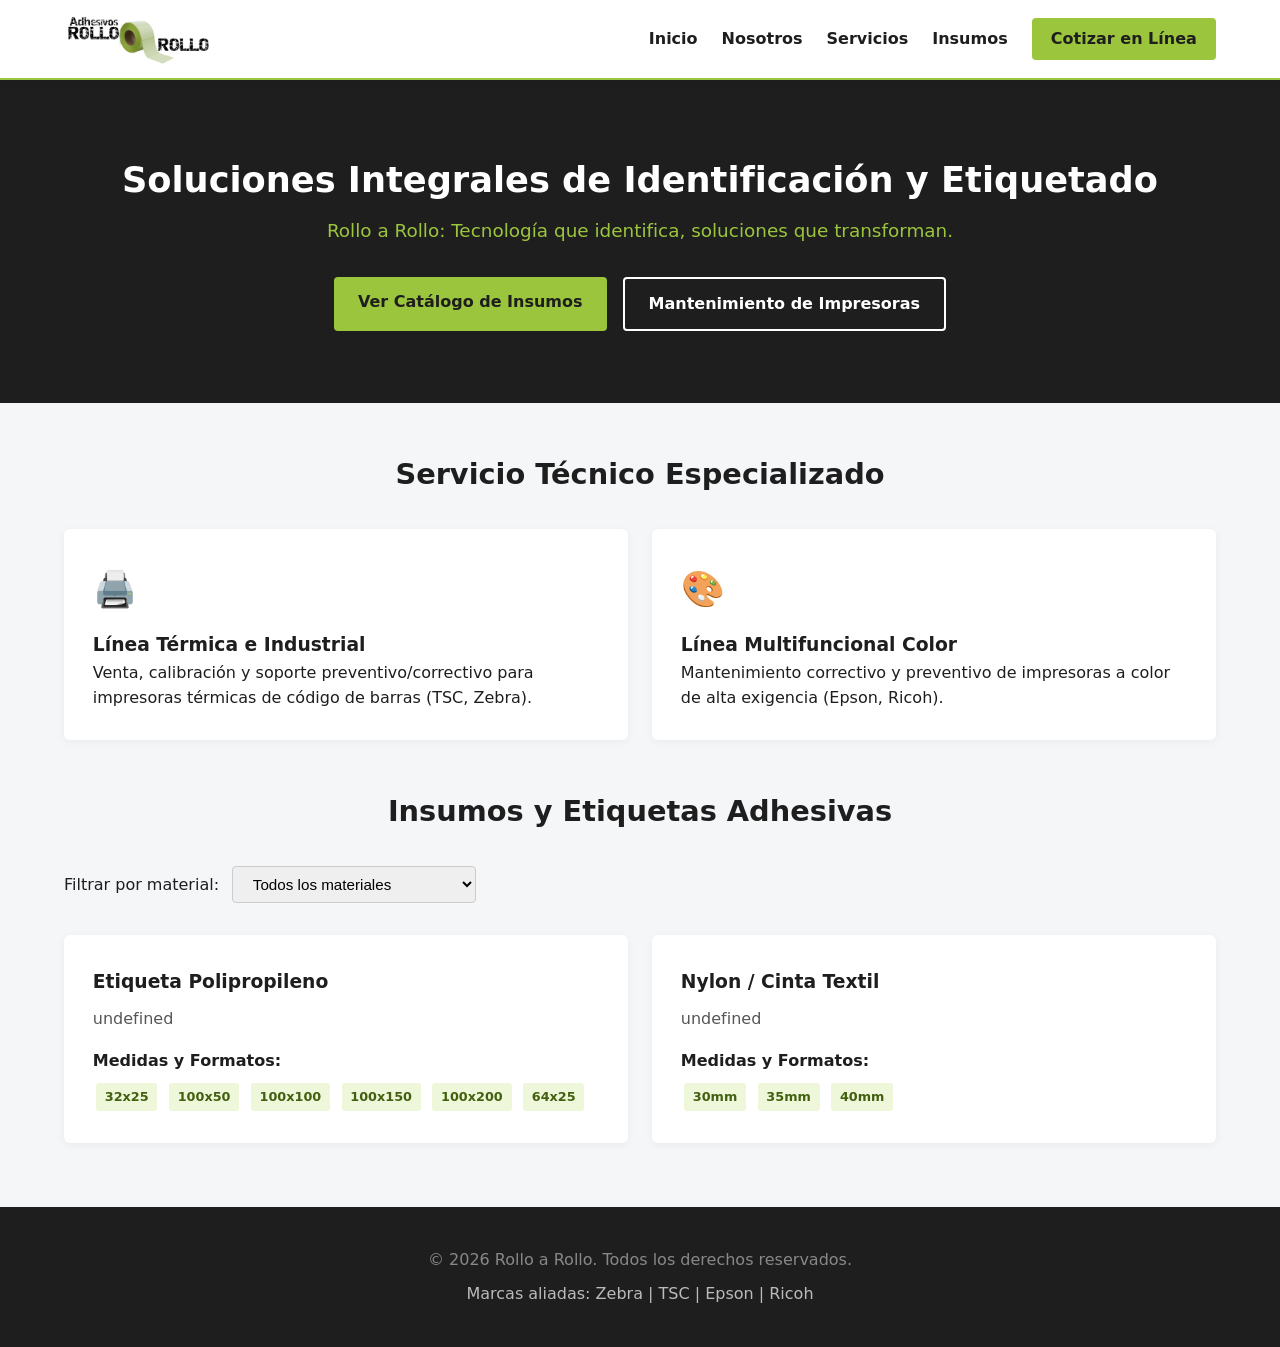
==== index.html @ ecd3cc14 "fix: renombrar Index.html a index.html en minusculas para GitHub Pages" ====
<!doctype html>
<html lang="es">
  <head>
    <meta charset="UTF-8" />
    <meta name="viewport" content="width=device-width, initial-scale=1.0" />
    <title>Rollo a Rollo | Identificación, Insumos y Marcación</title>
    <link rel="stylesheet" href="Stylo_Css/Styles.css" />
  </head>
  <body>
    <!-- Encabezado Principal y Barra de Navegación -->
    <header class="barra-navegacion">
      <a href="#inicio" class="enlace-logo">
        <figure class="marca">
          <img
            src="Imagenes/IMG-20261026-WA0030.jpg"
            alt="Adhesivos Rollo a Rollo"
            class="logo-principal"
          />
        </figure>
      </a>

      <nav class="menu-principal">
        <a href="Index.html" class="item-menu">Inicio</a>
        <a href="Nosotros.html" class="item-menu">Nosotros</a>
        <a href="Servicios.html" class="item-menu">Servicios</a>
        <a href="Insumos.html" class="item-menu">Insumos</a>
        <a href="Contacto.html" class="boton-destacado">Cotizar en Línea</a>
      </nav>
    </header>

    <!-- Contenido Central -->
    <main>
      <!-- Banner Principal -->
      <section id="inicio" class="banner-hero">
        <h1 class="titulo-principal">
          Soluciones Integrales de Identificación y Etiquetado
        </h1>
        <p class="eslogan-marca">
          Rollo a Rollo: Tecnología que identifica, soluciones que transforman.
        </p>
        <nav class="acciones-hero">
          <a href="#insumos" class="boton boton-primario"
            >Ver Catálogo de Insumos</a
          >
          <a href="#servicios" class="boton boton-secundario"
            >Mantenimiento de Impresoras</a
          >
        </nav>
      </section>

      <!-- Sección de Servicios Técnicos -->
      <section id="servicios" class="seccion-servicios">
        <h2 class="subtitulo-seccion">Servicio Técnico Especializado</h2>
        <section class="rejilla-servicios">
          <article class="tarjeta-servicio">
            <span class="icono-servicio">🖨️</span>
            <h3>Línea Térmica e Industrial</h3>
            <p>
              Venta, calibración y soporte preventivo/correctivo para impresoras
              térmicas de código de barras (TSC, Zebra).
            </p>
          </article>

          <article class="tarjeta-servicio">
            <span class="icono-servicio">🎨</span>
            <h3>Línea Multifuncional Color</h3>
            <p>
              Mantenimiento correctivo y preventivo de impresoras a color de
              alta exigencia (Epson, Ricoh).
            </p>
          </article>
        </section>
      </section>

      <!-- Catálogo de Insumos y Medidas -->
      <section id="insumos" class="seccion-insumos">
        <h2 class="subtitulo-seccion">Insumos y Etiquetas Adhesivas</h2>

        <!-- Barra de Filtros Semántica -->
        <form class="control-filtros">
          <label for="filtroMaterial">Filtrar por material:</label>
          <select id="filtroMaterial" onchange="window.filtrarProductos()">
            <option value="todos">Todos los materiales</option>
            <option value="polipropileno">Polipropileno brillante</option>
            <option value="litografico">Papel Litográfico</option>
            <option value="textil">Nylon / Cinta Textil (Lavado)</option>
            <option value="cera">Cinta Ribbon Cera</option>
          </select>
        </form>

        <!-- Rejilla dinámica donde se insertan los <article> desde JS -->
        <section id="contenedorProductos" class="rejilla-productos"></section>
      </section>
      
    </main>

    <!-- Pie de Página -->
    <footer class="pie-pagina">
      <p>&copy; 2026 Rollo a Rollo. Todos los derechos reservados.</p>
      <p class="marcas-aliadas">Marcas aliadas: Zebra | TSC | Epson | Ricoh</p>
    </footer>
    <script src="Archivos_java/models.js"></script>
    <script src="Archivos_java/GuardarInformacion.js"></script>
  </body>
</html>
---- Stylo_Css/Styles.css ----
:root {
  --color-primary: #9BC53D;        /* Verde del rollo de etiquetas */
  --color-primary-dark: #7FA52D;
  --color-dark: #1E1E1E;           /* Negro carbón */
  --color-bg-light: #F4F6F8;
  --color-white: #FFFFFF;
  --font-base: 'Segoe UI', system-ui, -apple-system, sans-serif;
}

/* Reset y caja */
* {
  margin: 0;
  padding: 0;
  box-sizing: border-box;
}

body {
  font-family: var(--font-base);
  color: var(--color-dark);
  background-color: var(--color-bg-light);
  line-height: 1.6;
}

/* 1. Header con Sticky y Flexbox (el logo no baila ni se desubica) */
.barra-navegacion {
  position: sticky;
  top: 0;
  z-index: 1000;
  display: flex;
  justify-content: space-between;
  align-items: center;
  background-color: var(--color-white);
  border-bottom: 2px solid var(--color-primary);
  padding: 0.8rem 5%;
  box-shadow: 0 2px 6px rgba(0, 0, 0, 0.06);
}

.enlace-logo {
  display: flex;
  align-items: center;
  text-decoration: none;
}

.marca {
  margin: 0;
}

.logo-principal {
  height: 52px;
  width: auto;
  display: block;
  object-fit: contain;
}

/* 2. Menú de Navegación */
.menu-principal {
  display: flex;
  align-items: center;
  gap: 1.5rem;
}

.item-menu {
  text-decoration: none;
  color: var(--color-dark);
  font-weight: 600;
  transition: color 0.2s ease;
}

.item-menu:hover {
  color: var(--color-primary-dark);
}

.boton-destacado {
  background-color: var(--color-primary);
  color: var(--color-dark);
  padding: 0.5rem 1.2rem;
  border-radius: 4px;
  text-decoration: none;
  font-weight: 700;
  transition: background-color 0.2s;
}

.boton-destacado:hover {
  background-color: var(--color-primary-dark);
  color: var(--color-white);
}

/* 3. Hero Section */
.banner-hero {
  background-color: var(--color-dark);
  color: var(--color-white);
  text-align: center;
  padding: 4.5rem 1.5rem;
}

.titulo-principal {
  font-size: 2.2rem;
  margin-bottom: 0.5rem;
}

.eslogan-marca {
  color: var(--color-primary);
  font-size: 1.15rem;
  margin-bottom: 2rem;
}

.acciones-hero {
  display: flex;
  justify-content: center;
  gap: 1rem;
}

.boton {
  padding: 0.75rem 1.5rem;
  text-decoration: none;
  font-weight: bold;
  border-radius: 4px;
}

.boton-primario {
  background-color: var(--color-primary);
  color: var(--color-dark);
}

.boton-secundario {
  background: transparent;
  color: var(--color-white);
  border: 2px solid var(--color-white);
}

/* 4. Estructura de Secciones y Rejillas (Grids) */
.seccion-servicios,
.seccion-insumos,
.seccion-nosotros {
  max-width: 1200px;
  margin: 3rem auto;
  padding: 0 1.5rem;
}

.subtitulo-seccion {
  text-align: center;
  margin-bottom: 2rem;
  font-size: 1.8rem;
}

.rejilla-servicios,
.rejilla-productos,
.seccion-nosotros {
  display: grid;
  grid-template-columns: repeat(auto-fit, minmax(280px, 1fr));
  gap: 1.5rem;
}

/* Tarjetas individuales (<article>) */
.tarjeta-servicio,
.tarjeta-producto,
.tarjeta-nosotros {
  background-color: var(--color-white);
  padding: 1.8rem;
  border-radius: 6px;
  box-shadow: 0 2px 8px rgba(0, 0, 0, 0.05);
  border-top: 3px solid transparent;
  transition: transform 0.2s ease, border-color 0.2s ease;
}

.tarjeta-servicio:hover,
.tarjeta-producto:hover {
  transform: translateY(-4px);
  border-top-color: var(--color-primary);
}

.icono-servicio {
  font-size: 2.2rem;
  display: block;
  margin-bottom: 0.8rem;
}

/* Pastillas de medidas */
.etiqueta-medida {
  display: inline-block;
  background-color: #EEF7D9;
  color: #436011;
  padding: 0.25rem 0.55rem;
  font-size: 0.8rem;
  font-weight: bold;
  border-radius: 3px;
  margin: 0.2rem;
}

/* Controles de Formulario */
.control-filtros {
  margin-bottom: 2rem;
  display: flex;
  align-items: center;
  gap: 0.8rem;
}

.control-filtros select {
  padding: 0.5rem 1rem;
  font-size: 0.95rem;
  border: 1px solid #CCC;
  border-radius: 4px;
}

/* Footer */
.pie-pagina {
  background-color: var(--color-dark);
  color: #888;
  text-align: center;
  padding: 2.5rem 1rem;
  margin-top: 4rem;
}

.marcas-aliadas {
  margin-top: 0.5rem;
  font-weight: 500;
  color: #BBB;
}
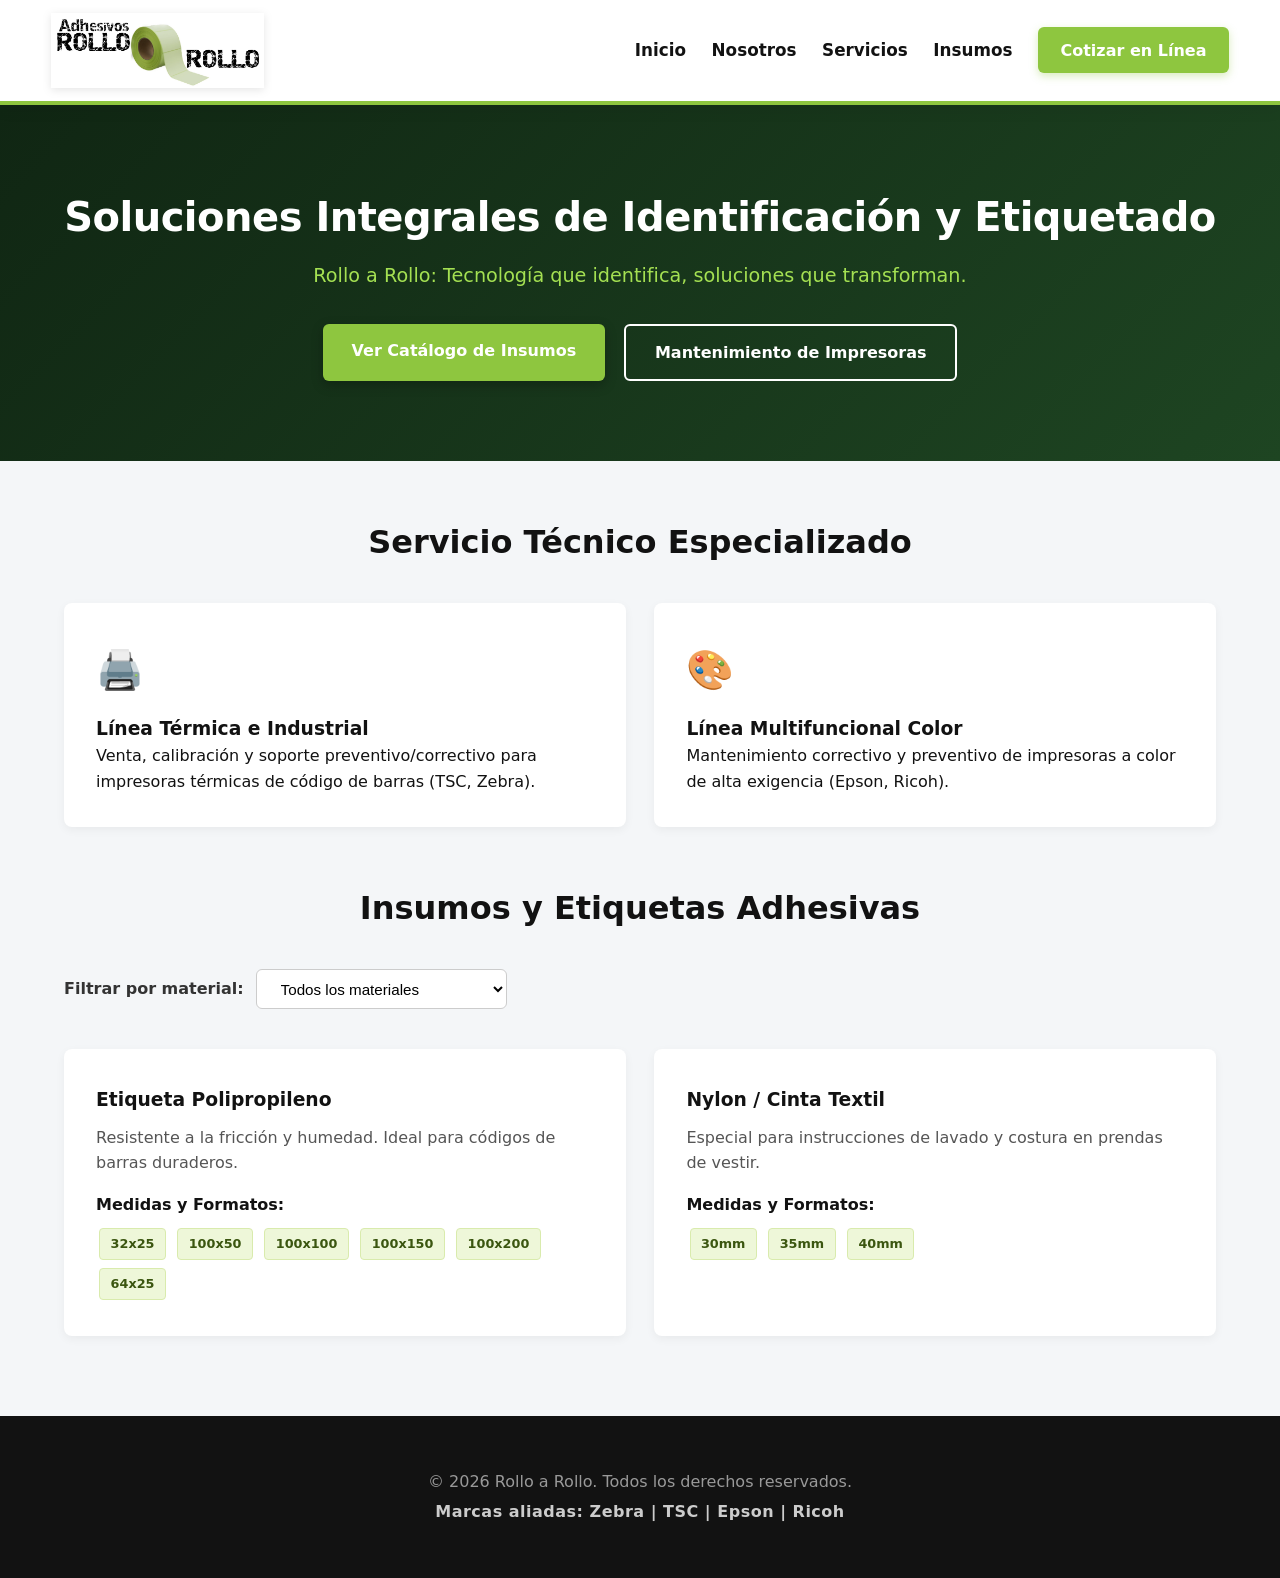
==== commit 60561519: "se amplia el logo" ====
--- a/index.html
+++ b/index.html
@@ -9,16 +9,15 @@
   <body>
     <!-- Encabezado Principal y Barra de Navegación -->
     <header class="barra-navegacion">
-      <a href="#inicio" class="enlace-logo">
-        <figure class="marca">
-          <img
-            src="Imagenes/IMG-20261026-WA0030.jpg"
-            alt="Adhesivos Rollo a Rollo"
-            class="logo-principal"
-          />
-        </figure>
-      </a>
-
+      <a href="index.html" class="enlace-logo">
+  <figure class="marca">
+    <img
+      src="Imagenes/IMG-20261026-WA0030.jpg"
+      alt="Adhesivos Rollo a Rollo"
+      class="logo-principal"
+    />
+  </figure>
+</a>
       <nav class="menu-principal">
         <a href="Index.html" class="item-menu">Inicio</a>
         <a href="Nosotros.html" class="item-menu">Nosotros</a>
--- a/Stylo_Css/Styles.css
+++ b/Stylo_Css/Styles.css
@@ -1,13 +1,15 @@
 :root {
-  --color-primary: #9BC53D;        /* Verde del rollo de etiquetas */
-  --color-primary-dark: #7FA52D;
-  --color-dark: #1E1E1E;           /* Negro carbón */
-  --color-bg-light: #F4F6F8;
-  --color-white: #FFFFFF;
+  --color-primary: #8ec63f;        /* Verde corporativo vibrante */
+  --color-primary-dark: #72a32c;   /* Verde bosque de contraste */
+  --color-primary-light: #a4e052;  /* Verde lima luminoso */
+  --color-dark: #121212;           /* Negro carbón profundo */
+  --color-dark-surface: #1e1e1e;   /* Superficie oscura */
+  --color-bg-light: #f4f6f8;       /* Gris claro de fondo */
+  --color-white: #ffffff;
   --font-base: 'Segoe UI', system-ui, -apple-system, sans-serif;
 }
 
-/* Reset y caja */
+/* Reset y modelo de caja */
 * {
   margin: 0;
   padding: 0;
@@ -21,7 +23,9 @@
   line-height: 1.6;
 }
 
-/* 1. Header con Sticky y Flexbox (el logo no baila ni se desubica) */
+/* =========================================================
+   1. ENCABEZADO Y LOGO (PROTAGÓNICO Y SIN DISTORSIÓN)
+   ========================================================= */
 .barra-navegacion {
   position: sticky;
   top: 0;
@@ -30,9 +34,9 @@
   justify-content: space-between;
   align-items: center;
   background-color: var(--color-white);
-  border-bottom: 2px solid var(--color-primary);
-  padding: 0.8rem 5%;
-  box-shadow: 0 2px 6px rgba(0, 0, 0, 0.06);
+  border-bottom: 4px solid var(--color-primary);
+  padding: 0.8rem 4%;
+  box-shadow: 0 4px 15px rgba(0, 0, 0, 0.08);
 }
 
 .enlace-logo {
@@ -43,26 +47,40 @@
 
 .marca {
   margin: 0;
-}
-
+  padding: 0;
+  display: flex;
+  align-items: center;
+}
+
+/* Logo de mayor tamaño y realce de bordes */
 .logo-principal {
-  height: 52px;
+  height: 75px;
+  max-height: 85px;
   width: auto;
   display: block;
   object-fit: contain;
-}
-
-/* 2. Menú de Navegación */
+  filter: drop-shadow(0 2px 4px rgba(0, 0, 0, 0.1));
+  transition: transform 0.25s ease;
+}
+
+.logo-principal:hover {
+  transform: scale(1.03);
+}
+
+/* =========================================================
+   2. MENÚ DE NAVEGACIÓN
+   ========================================================= */
 .menu-principal {
   display: flex;
   align-items: center;
-  gap: 1.5rem;
+  gap: 1.6rem;
 }
 
 .item-menu {
   text-decoration: none;
   color: var(--color-dark);
   font-weight: 600;
+  font-size: 1.05rem;
   transition: color 0.2s ease;
 }
 
@@ -72,54 +90,71 @@
 
 .boton-destacado {
   background-color: var(--color-primary);
-  color: var(--color-dark);
-  padding: 0.5rem 1.2rem;
-  border-radius: 4px;
+  color: var(--color-white);
+  padding: 0.65rem 1.4rem;
+  border-radius: 6px;
   text-decoration: none;
   font-weight: 700;
-  transition: background-color 0.2s;
+  font-size: 1rem;
+  box-shadow: 0 3px 8px rgba(142, 198, 63, 0.35);
+  transition: all 0.2s ease;
 }
 
 .boton-destacado:hover {
   background-color: var(--color-primary-dark);
   color: var(--color-white);
-}
-
-/* 3. Hero Section */
+  transform: translateY(-2px);
+}
+
+/* =========================================================
+   3. HERO SECTION (VERDE INDUSTRIAL ELEGANTE)
+   ========================================================= */
 .banner-hero {
-  background-color: var(--color-dark);
+  background: linear-gradient(135deg, #102613 0%, #1e4522 100%);
   color: var(--color-white);
   text-align: center;
-  padding: 4.5rem 1.5rem;
+  padding: 5rem 1.5rem;
 }
 
 .titulo-principal {
-  font-size: 2.2rem;
-  margin-bottom: 0.5rem;
+  font-size: 2.5rem;
+  font-weight: 800;
+  margin-bottom: 0.8rem;
+  letter-spacing: -0.5px;
 }
 
 .eslogan-marca {
-  color: var(--color-primary);
-  font-size: 1.15rem;
+  color: var(--color-primary-light);
+  font-size: 1.2rem;
+  font-weight: 500;
   margin-bottom: 2rem;
 }
 
 .acciones-hero {
   display: flex;
   justify-content: center;
-  gap: 1rem;
+  gap: 1.2rem;
 }
 
 .boton {
-  padding: 0.75rem 1.5rem;
+  padding: 0.85rem 1.8rem;
   text-decoration: none;
-  font-weight: bold;
-  border-radius: 4px;
+  font-weight: 700;
+  font-size: 1rem;
+  border-radius: 6px;
+  display: inline-block;
+  transition: all 0.2s ease;
 }
 
 .boton-primario {
   background-color: var(--color-primary);
-  color: var(--color-dark);
+  color: var(--color-white);
+  box-shadow: 0 4px 12px rgba(0, 0, 0, 0.25);
+}
+
+.boton-primario:hover {
+  background-color: var(--color-primary-dark);
+  transform: translateY(-2px);
 }
 
 .boton-secundario {
@@ -128,49 +163,64 @@
   border: 2px solid var(--color-white);
 }
 
-/* 4. Estructura de Secciones y Rejillas (Grids) */
+.boton-secundario:hover {
+  background-color: var(--color-white);
+  color: #102613;
+  transform: translateY(-2px);
+}
+
+/* =========================================================
+   4. SECCIONES Y REJILLAS (GRIDS)
+   ========================================================= */
 .seccion-servicios,
 .seccion-insumos,
-.seccion-nosotros {
+.seccion-nosotros,
+.franja-confianza {
   max-width: 1200px;
-  margin: 3rem auto;
+  margin: 3.5rem auto;
   padding: 0 1.5rem;
 }
 
 .subtitulo-seccion {
   text-align: center;
-  margin-bottom: 2rem;
-  font-size: 1.8rem;
+  margin-bottom: 2.2rem;
+  font-size: 2rem;
+  font-weight: 700;
+  color: var(--color-dark);
 }
 
 .rejilla-servicios,
 .rejilla-productos,
-.seccion-nosotros {
+.seccion-nosotros,
+.rejilla-confianza {
   display: grid;
   grid-template-columns: repeat(auto-fit, minmax(280px, 1fr));
-  gap: 1.5rem;
+  gap: 1.8rem;
 }
 
 /* Tarjetas individuales (<article>) */
 .tarjeta-servicio,
 .tarjeta-producto,
-.tarjeta-nosotros {
+.tarjeta-nosotros,
+.item-confianza {
   background-color: var(--color-white);
-  padding: 1.8rem;
-  border-radius: 6px;
-  box-shadow: 0 2px 8px rgba(0, 0, 0, 0.05);
-  border-top: 3px solid transparent;
-  transition: transform 0.2s ease, border-color 0.2s ease;
+  padding: 2rem;
+  border-radius: 8px;
+  box-shadow: 0 3px 10px rgba(0, 0, 0, 0.05);
+  border-top: 4px solid transparent;
+  transition: transform 0.25s ease, border-color 0.25s ease, box-shadow 0.25s ease;
 }
 
 .tarjeta-servicio:hover,
-.tarjeta-producto:hover {
-  transform: translateY(-4px);
+.tarjeta-producto:hover,
+.item-confianza:hover {
+  transform: translateY(-5px);
   border-top-color: var(--color-primary);
+  box-shadow: 0 6px 16px rgba(0, 0, 0, 0.1);
 }
 
 .icono-servicio {
-  font-size: 2.2rem;
+  font-size: 2.4rem;
   display: block;
   margin-bottom: 0.8rem;
 }
@@ -178,41 +228,170 @@
 /* Pastillas de medidas */
 .etiqueta-medida {
   display: inline-block;
-  background-color: #EEF7D9;
-  color: #436011;
-  padding: 0.25rem 0.55rem;
+  background-color: #eef7d9;
+  color: #3b5610;
+  padding: 0.3rem 0.65rem;
   font-size: 0.8rem;
-  font-weight: bold;
-  border-radius: 3px;
-  margin: 0.2rem;
-}
-
-/* Controles de Formulario */
+  font-weight: 700;
+  border-radius: 4px;
+  margin: 0.25rem 0.2rem;
+  border: 1px solid #d9ebad;
+}
+
+/* Controles de Formulario / Filtros */
 .control-filtros {
-  margin-bottom: 2rem;
+  margin-bottom: 2.5rem;
   display: flex;
   align-items: center;
   gap: 0.8rem;
 }
 
+.control-filtros label {
+  font-weight: 600;
+  color: #333333;
+}
+
 .control-filtros select {
-  padding: 0.5rem 1rem;
+  padding: 0.6rem 1.2rem;
   font-size: 0.95rem;
-  border: 1px solid #CCC;
-  border-radius: 4px;
+  border: 1px solid #cccccc;
+  border-radius: 6px;
+  background-color: var(--color-white);
+  outline: none;
+  cursor: pointer;
+  transition: border-color 0.2s ease;
+}
+
+.control-filtros select:focus {
+  border-color: var(--color-primary);
 }
 
 /* Footer */
 .pie-pagina {
   background-color: var(--color-dark);
-  color: #888;
+  color: #999999;
   text-align: center;
-  padding: 2.5rem 1rem;
-  margin-top: 4rem;
+  padding: 3rem 1rem;
+  margin-top: 5rem;
+}
+
+.pie-pagina p {
+  margin: 0.3rem 0;
 }
 
 .marcas-aliadas {
-  margin-top: 0.5rem;
-  font-weight: 500;
-  color: #BBB;
+  font-weight: 600;
+  color: #cccccc;
+  letter-spacing: 0.5px;
+}
+
+/* =========================================================
+   5. RESPONSIVIDAD (MOBILE-FIRST / TABLETS Y SMARTPHONES)
+   ========================================================= */
+
+/* Tablets y móviles en horizontal / vertical */
+@media (max-width: 768px) {
+  .barra-navegacion {
+    flex-direction: column;
+    padding: 0.8rem 1rem;
+    gap: 0.8rem;
+    position: static;
+  }
+
+  .logo-principal {
+    height: 60px;
+    max-height: 65px;
+  }
+
+  .menu-principal {
+    display: flex;
+    flex-wrap: wrap;
+    justify-content: center;
+    gap: 0.6rem;
+    width: 100%;
+  }
+
+  .menu-principal .item-menu,
+  .menu-principal .boton-destacado {
+    font-size: 0.9rem;
+    padding: 0.45rem 0.85rem;
+    text-align: center;
+  }
+
+  .banner-hero {
+    padding: 3rem 1.2rem;
+  }
+
+  .banner-hero .titulo-principal {
+    font-size: 1.7rem;
+    line-height: 1.25;
+  }
+
+  .banner-hero .eslogan-marca {
+    font-size: 1rem;
+    margin-bottom: 1.5rem;
+  }
+
+  .acciones-hero {
+    flex-direction: column;
+    align-items: stretch;
+    gap: 0.8rem;
+    width: 100%;
+    max-width: 320px;
+    margin: 0 auto;
+  }
+
+  .acciones-hero .boton {
+    width: 100%;
+    text-align: center;
+    padding: 0.8rem 1rem;
+  }
+
+  .rejilla-servicios,
+  .rejilla-productos,
+  .rejilla-confianza,
+  .seccion-nosotros {
+    grid-template-columns: 1fr;
+    gap: 1.3rem;
+    padding: 0;
+  }
+
+  .control-filtros {
+    flex-direction: column;
+    align-items: stretch;
+  }
+
+  .control-filtros select {
+    width: 100%;
+  }
+}
+
+/* Celulares pequeños (menos de 480px) */
+@media (max-width: 480px) {
+  .logo-principal {
+    height: 52px;
+  }
+
+  .banner-hero .titulo-principal {
+    font-size: 1.4rem;
+  }
+
+  .subtitulo-seccion {
+    font-size: 1.4rem;
+  }
+
+  .etiqueta-medida {
+    font-size: 0.75rem;
+    padding: 0.25rem 0.45rem;
+  }
+}
+/* Desplazamiento suave en todo el documento */
+html {
+  scroll-behavior: smooth;
+}
+
+/* Margen de seguridad para que el header fijo no tape ningún título */
+section[id],
+article[id] {
+  scroll-margin-top: 110px; /* Altura equivalente del encabezado */
 }
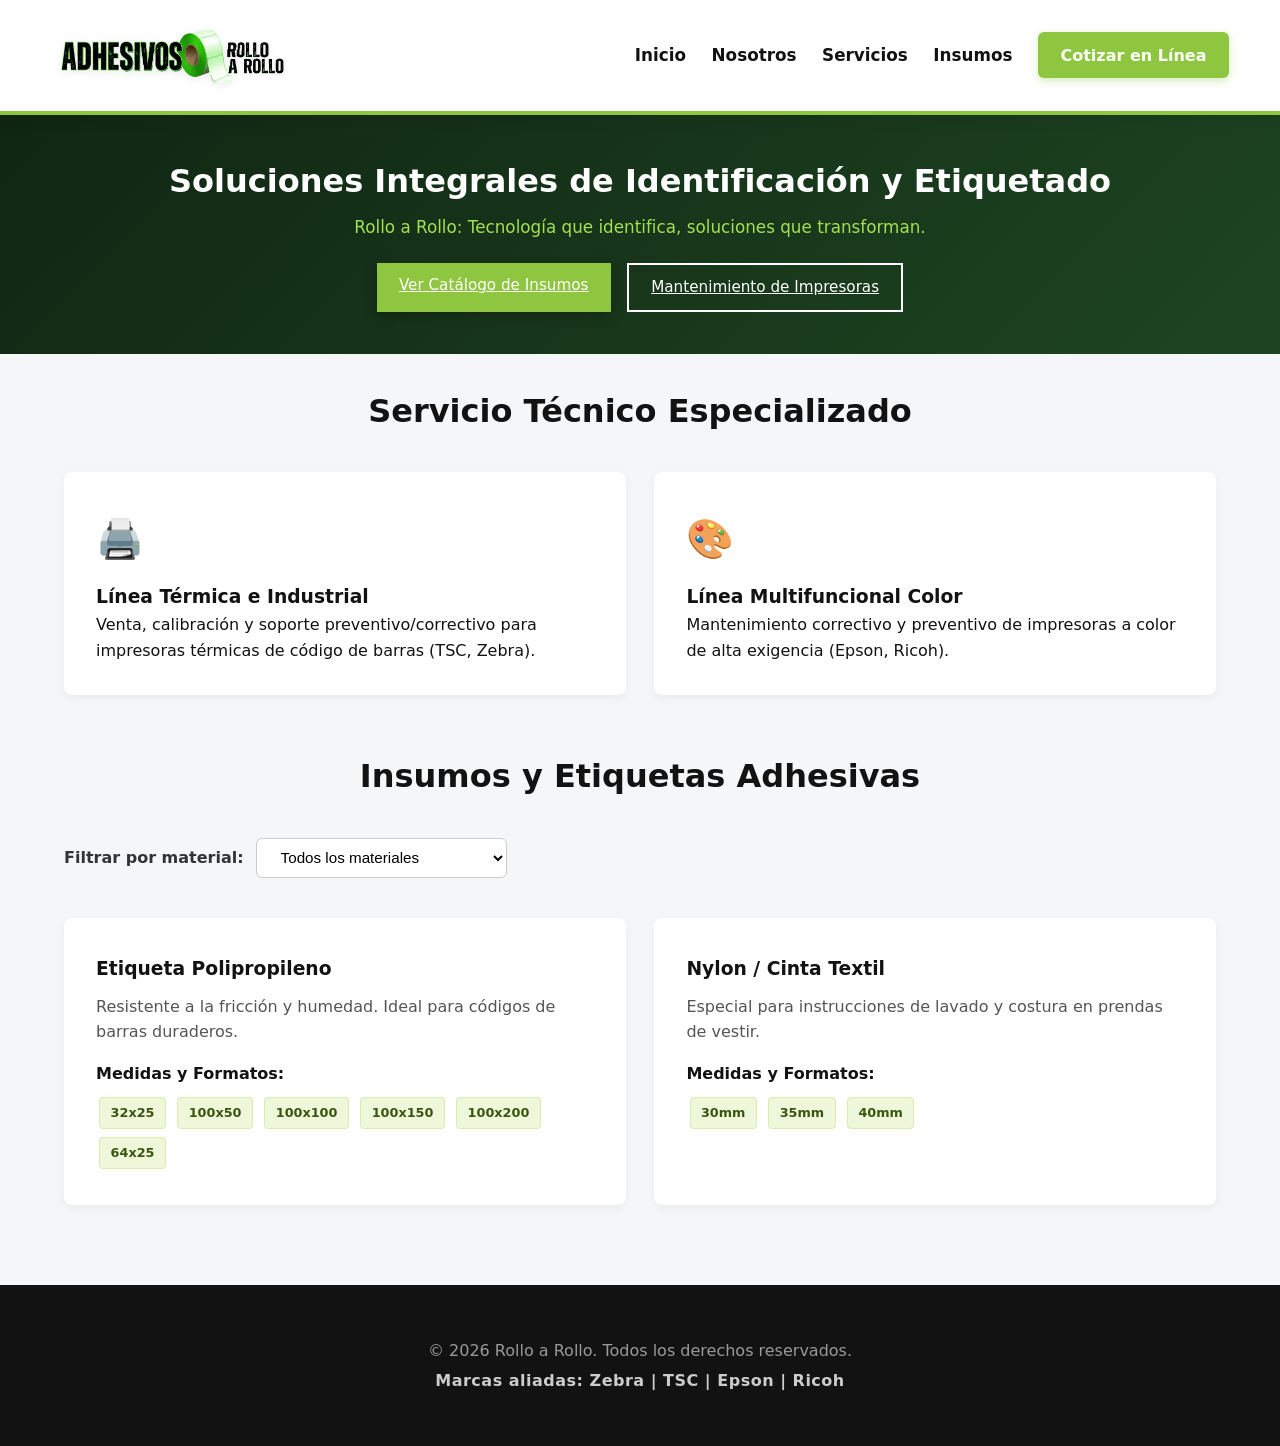
==== commit 29cfe7dc: "se organiza el logo y se da mas visibilidad a la palabra adhesivos y se cuadran las terjetas" ====
--- a/index.html
+++ b/index.html
@@ -12,7 +12,7 @@
       <a href="index.html" class="enlace-logo">
   <figure class="marca">
     <img
-      src="Imagenes/IMG-20261026-WA0030.jpg"
+      src="Imagenes/IMG-20261026-WA0030.png"
       alt="Adhesivos Rollo a Rollo"
       class="logo-principal"
     />
--- a/Stylo_Css/Styles.css
+++ b/Stylo_Css/Styles.css
@@ -52,15 +52,15 @@
   align-items: center;
 }
 
-/* Logo de mayor tamaño y realce de bordes */
+
+/* Logo con mayor presencia en la esquina izquierda */
 .logo-principal {
-  height: 75px;
-  max-height: 85px;
+  height: 85px;         /* Aumentado para que destaque aún más */
+  max-height: 95px;
   width: auto;
   display: block;
   object-fit: contain;
-  filter: drop-shadow(0 2px 4px rgba(0, 0, 0, 0.1));
-  transition: transform 0.25s ease;
+  filter: drop-shadow(0 2px 4px rgba(0, 0, 0, 0.08));
 }
 
 .logo-principal:hover {
@@ -109,41 +109,37 @@
 /* =========================================================
    3. HERO SECTION (VERDE INDUSTRIAL ELEGANTE)
    ========================================================= */
+/* Banner Hero más compacto y estilizado */
 .banner-hero {
   background: linear-gradient(135deg, #102613 0%, #1e4522 100%);
   color: var(--color-white);
   text-align: center;
-  padding: 5rem 1.5rem;
+  padding: 2.6rem 1.5rem; /* Se redujo el relleno vertical para que no ocupe tanta pantalla */
 }
 
 .titulo-principal {
-  font-size: 2.5rem;
+  font-size: 2rem;        /* Tamaño más proporcionado */
   font-weight: 800;
-  margin-bottom: 0.8rem;
-  letter-spacing: -0.5px;
+  margin-bottom: 0.4rem;
 }
 
 .eslogan-marca {
   color: var(--color-primary-light);
-  font-size: 1.2rem;
+  font-size: 1.05rem;
   font-weight: 500;
-  margin-bottom: 2rem;
-}
-
+  margin-bottom: 1.4rem;   /* Espacio controlado antes de los botones */
+}
+
+/* Botones más proporcionados */
 .acciones-hero {
   display: flex;
   justify-content: center;
-  gap: 1.2rem;
+  gap: 1rem;
 }
 
 .boton {
-  padding: 0.85rem 1.8rem;
-  text-decoration: none;
-  font-weight: 700;
-  font-size: 1rem;
-  border-radius: 6px;
-  display: inline-block;
-  transition: all 0.2s ease;
+  padding: 0.65rem 1.4rem;
+  font-size: 0.95rem;
 }
 
 .boton-primario {
@@ -177,9 +173,9 @@
 .seccion-nosotros,
 .franja-confianza {
   max-width: 1200px;
-  margin: 3.5rem auto;
+  margin: 2rem auto 3.5rem auto; /* 2rem arriba para que quede más cerca */
   padding: 0 1.5rem;
-}
+} 
 
 .subtitulo-seccion {
   text-align: center;
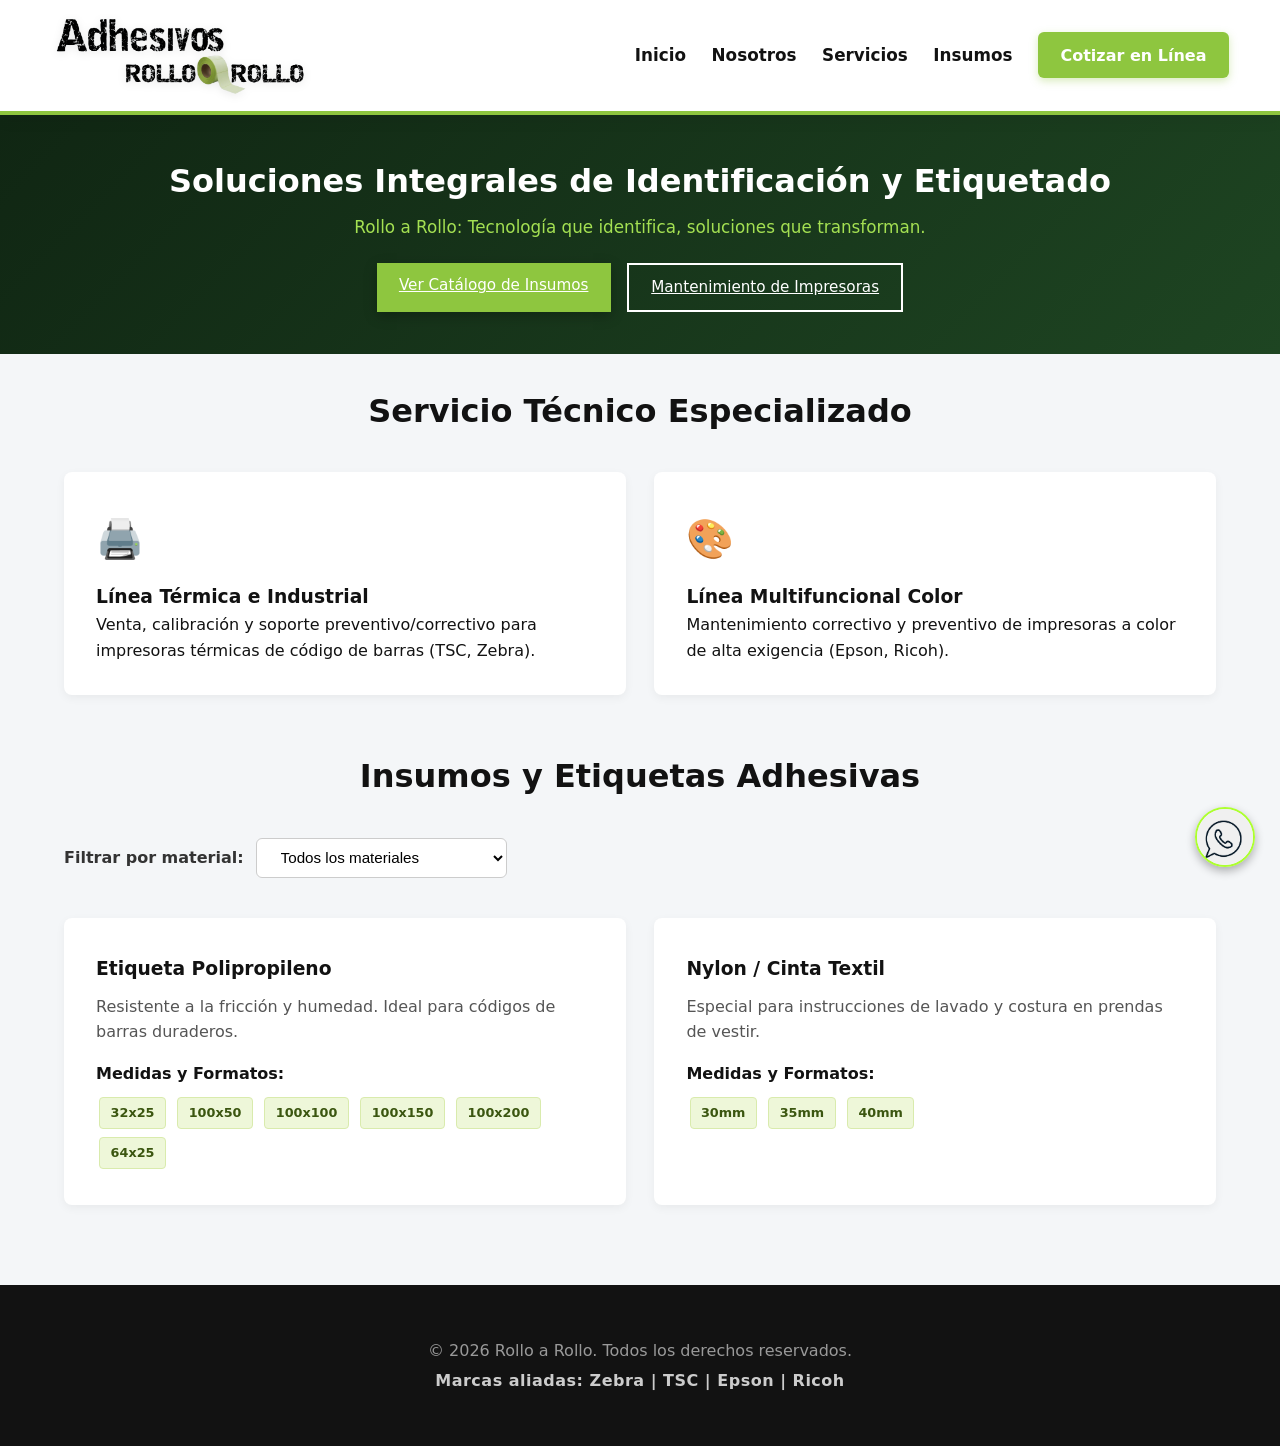
==== commit c7c359de: "se organiza el logo y se ingresa el boton de whatsapp dandole mas visibilidad a la palabra adhesivos" ====
--- a/index.html
+++ b/index.html
@@ -12,7 +12,7 @@
       <a href="index.html" class="enlace-logo">
   <figure class="marca">
     <img
-      src="Imagenes/IMG-20261026-WA0030.png"
+      src="Imagenes/Rollo_Rollo.png"
       alt="Adhesivos Rollo a Rollo"
       class="logo-principal"
     />
@@ -92,6 +92,19 @@
       </section>
       
     </main>
+    <aside class="posicion-whatsapp">
+      <a
+        href="https://wa.me/573005986857?text=Hola,%20quisiera%20mas%20informacion"
+        target="_blank"
+        rel="noopener noreferrer"
+      >
+        <img
+          src="Imagenes/imagen_whast.png"
+          alt="Contacto vía WhatsApp"
+          class="whatsapp-imagen"
+        />
+      </a>
+    </aside>
 
     <!-- Pie de Página -->
     <footer class="pie-pagina">
--- a/Stylo_Css/Styles.css
+++ b/Stylo_Css/Styles.css
@@ -390,4 +390,27 @@
 section[id],
 article[id] {
   scroll-margin-top: 110px; /* Altura equivalente del encabezado */
+}
+
+/* BOTON DE WHATSAPP FIJO */
+.whatsapp-imagen:hover {
+    transform: scale(1.15);
+}
+
+.posicion-whatsapp {
+    position: fixed;
+    bottom: 25px;
+    right: 25px;
+    z-index: 1000;
+}
+
+.whatsapp-imagen {
+    width: 60px;
+    height: 60px;
+    border-radius: 50%;
+    border: solid 2px greenyellow;
+    box-shadow: 0 4px 10px rgba(0, 0, 0, 0.3);
+    object-fit: cover;
+    animation: latido 1.5s infinite ease-in-out;
+    transition: transform 0.3s ease;
 }
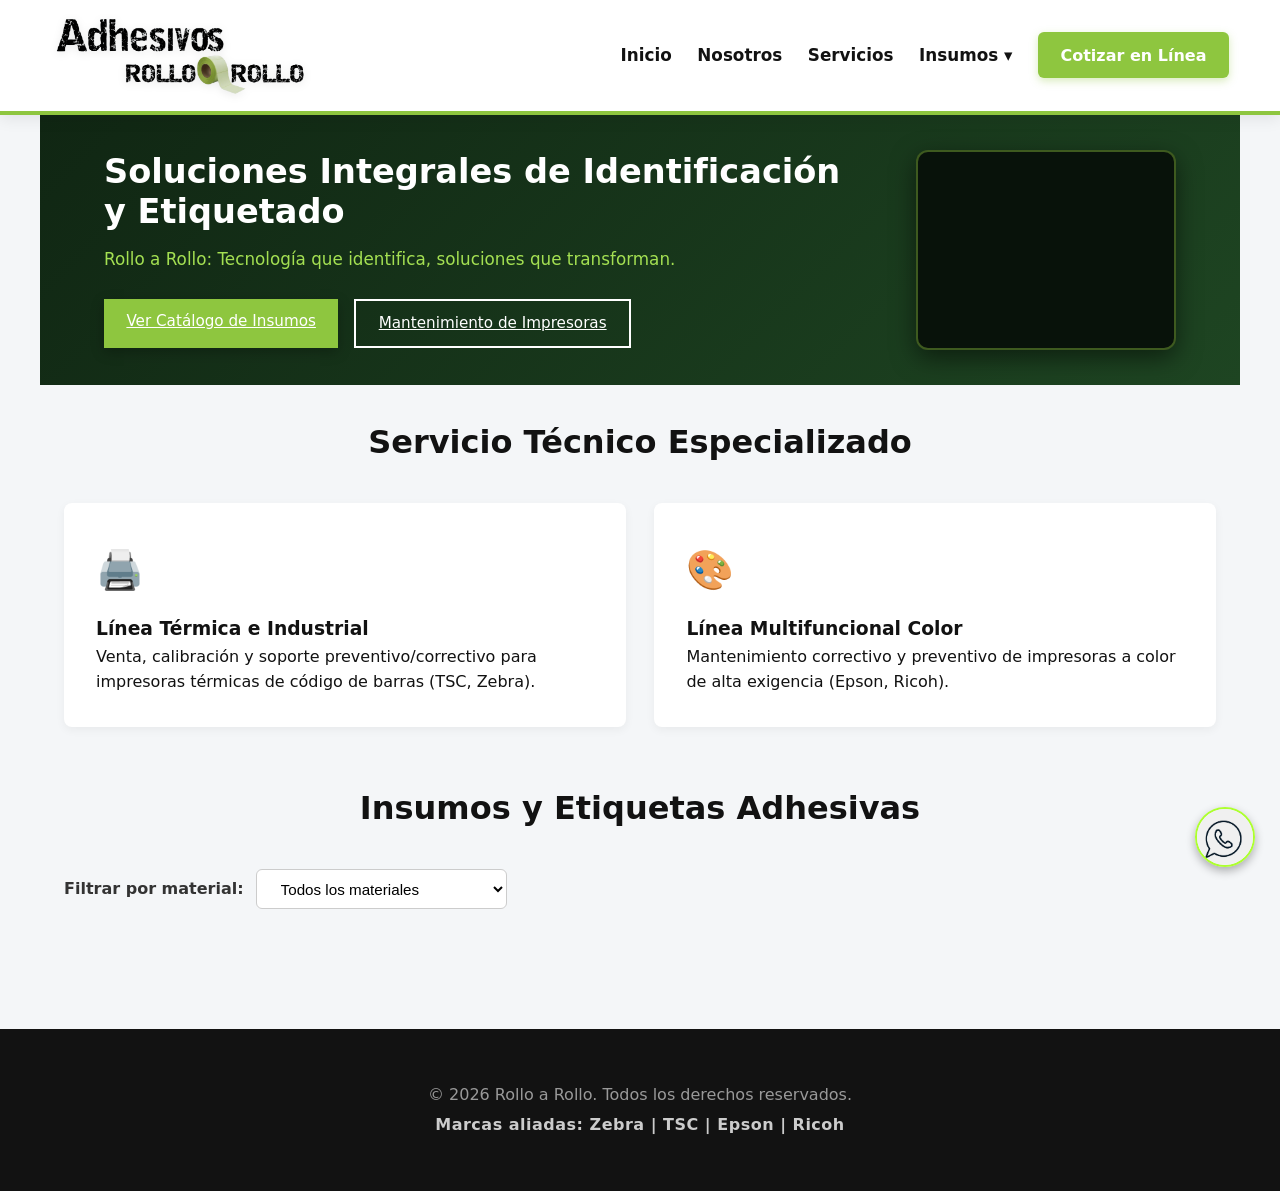
==== commit c5897a8f: "Se ingresa video de rollo a rollo y margen de logo" ====
--- a/index.html
+++ b/index.html
@@ -10,20 +10,29 @@
     <!-- Encabezado Principal y Barra de Navegación -->
     <header class="barra-navegacion">
       <a href="index.html" class="enlace-logo">
-  <figure class="marca">
-    <img
-      src="Imagenes/Rollo_Rollo.png"
-      alt="Adhesivos Rollo a Rollo"
-      class="logo-principal"
-    />
-  </figure>
-</a>
+        <figure class="marca">
+          <img
+            src="Imagenes/Rollo_Rollo.png"
+            alt="Adhesivos Rollo a Rollo"
+            class="logo-principal"
+          />
+        </figure>
+      </a>
       <nav class="menu-principal">
-        <a href="Index.html" class="item-menu">Inicio</a>
+        <a href="index.html" class="item-menu">Inicio</a>
         <a href="Nosotros.html" class="item-menu">Nosotros</a>
         <a href="Servicios.html" class="item-menu">Servicios</a>
-        <a href="Insumos.html" class="item-menu">Insumos</a>
-        <a href="Contacto.html" class="boton-destacado">Cotizar en Línea</a>
+        <!-- Desplegable Insumos -->
+  <span class="menu-desplegable">
+    <a href="Insumos.html" class="item-menu enlace-padre">Insumos ▾</a>
+    <nav class="submenu">
+      <a href="Insumos.html#adhesivas">Etiquetas y Medidas</a>
+      <a href="Insumos.html#cintas">Cintas Ribbon</a>
+      <a href="Insumos.html#textil">Nylon / Textil</a>
+    </nav>
+  </span>
+
+  <a href="Contacto.html" class="boton-destacado">Cotizar en Línea</a>
       </nav>
     </header>
 
@@ -45,6 +54,12 @@
             >Mantenimiento de Impresoras</a
           >
         </nav>
+        <!-- Video directamente en figure sin envoltorios extra -->
+        <figure class="caja-video-intro">
+          <video id="video-boomerang" autoplay muted playsinline loop>
+            <source src="videos/video_rollo_a_rollo.mp4" type="video/mp4" />
+          </video>
+        </figure>
       </section>
 
       <!-- Sección de Servicios Técnicos -->
@@ -90,7 +105,6 @@
         <!-- Rejilla dinámica donde se insertan los <article> desde JS -->
         <section id="contenedorProductos" class="rejilla-productos"></section>
       </section>
-      
     </main>
     <aside class="posicion-whatsapp">
       <a
--- a/Stylo_Css/Styles.css
+++ b/Stylo_Css/Styles.css
@@ -413,4 +413,208 @@
     object-fit: cover;
     animation: latido 1.5s infinite ease-in-out;
     transition: transform 0.3s ease;
+}
+
+/* =========================================================
+   BANNER HERO CON CSS GRID (TEXTO A LA IZQUIERDA, VIDEO A LA DERECHA)
+   ========================================================= */
+.banner-hero {
+  background: linear-gradient(135deg, #102613 0%, #1e4522 100%);
+  color: var(--color-white);
+  padding: 2.2rem 5%;
+  display: grid;
+  /* Columna izquierda flexible para el texto, columna derecha de 260px fija para el video */
+  grid-template-columns: 1fr 260px;
+  grid-template-areas:
+    "titulo video"
+    "eslogan video"
+    "botones video";
+  align-items: center;
+  column-gap: 3rem;
+  row-gap: 0.6rem;
+  max-width: 1200px;
+  margin: 0 auto;
+}
+
+/* Asignación de áreas semánticas */
+.titulo-principal {
+  grid-area: titulo;
+  font-size: 2.1rem;
+  font-weight: 800;
+  line-height: 1.2;
+  text-align: left;
+  margin: 0;
+}
+
+.eslogan-marca {
+  grid-area: eslogan;
+  color: var(--color-primary-light);
+  font-size: 1.05rem;
+  text-align: left;
+  margin: 0;
+}
+
+.acciones-hero {
+  grid-area: botones;
+  display: flex;
+  justify-content: flex-start;
+  gap: 1rem;
+  margin-top: 0.8rem;
+}
+
+/* Caja de Video compacta en la columna derecha */
+.caja-video-intro {
+  grid-area: video;
+  width: 100%;
+  height: 200px; /* Altura controlada para que no deforme la franja */
+  background: #08120a;
+  border: 2px solid rgba(142, 198, 63, 0.4);
+  border-radius: 12px;
+  overflow: hidden;
+  box-shadow: 0 8px 24px rgba(0, 0, 0, 0.5);
+  display: flex;
+  justify-content: center;
+  align-items: center;
+  margin: 0;
+}
+
+.caja-video-intro video {
+  width: 100%;
+  height: 100%;
+  object-fit: cover;
+  display: block;
+}
+
+/* =========================================================
+   ADAPTACIÓN PARA CELULARES (VUELVE A 1 COLUMNA EN MÓVIL)
+   ========================================================= */
+@media (max-width: 768px) {
+  .banner-hero {
+    grid-template-columns: 1fr;
+    grid-template-areas:
+      "titulo"
+      "eslogan"
+      "botones"
+      "video";
+    text-align: center;
+    row-gap: 1.2rem;
+    padding: 2.5rem 1.2rem;
+  }
+
+  .titulo-principal,
+  .eslogan-marca {
+    text-align: center;
+  }
+
+  .acciones-hero {
+    justify-content: center;
+    flex-direction: column;
+    width: 100%;
+    max-width: 300px;
+    margin: 0 auto;
+  }
+
+  .caja-video-intro {
+    max-width: 240px;
+    height: 170px;
+    margin: 0.5rem auto 0 auto;
+  }
+}
+
+/* Posicionamiento del contenedor desplegable */
+.menu-desplegable {
+  position: relative;
+  display: inline-block;
+}
+
+/* Submenú oculto por defecto */
+.submenu {
+  display: none;
+  position: absolute;
+  top: 100%;
+  left: 0;
+  background-color: #ffffff;
+  min-width: 200px;
+  box-shadow: 0 8px 16px rgba(0, 0, 0, 0.15);
+  border-top: 3px solid var(--color-primary, #8ec63f);
+  border-radius: 0 0 8px 8px;
+  padding: 0.5rem 0;
+  z-index: 1000;
+}
+
+/* Enlaces internos del submenú */
+.submenu a {
+  color: #1a1a1a;
+  padding: 10px 16px;
+  text-decoration: none;
+  display: block;
+  font-size: 0.95rem;
+  transition: background-color 0.2s ease, color 0.2s ease;
+}
+
+.submenu a:hover {
+  background-color: #f4f8f0;
+  color: #1e4522;
+  font-weight: 600;
+}
+
+/* Mostrar al hacer hover */
+.menu-desplegable:hover .submenu {
+  display: block;
+}
+
+-----------------------------------------------------------------------------------------------
+/* segunda pagina de insumos */
+.seccion-medidas-insumos {
+  max-width: 950px;
+  margin: 2rem auto 3.5rem auto;
+  padding: 0 1.5rem;
+  text-align: center;
+}
+
+.encabezado-seccion .descripcion-seccion {
+  max-width: 700px;
+  margin: 0.5rem auto 1.8rem auto;
+  color: #4a4a4a;
+  font-size: 1.05rem;
+}
+
+.cuadro-infografia-medidas {
+  margin: 0 auto 2rem auto;
+  max-width: 680px;
+  background-color: #0b1a0e;
+  border-radius: 12px;
+  padding: 12px;
+  box-shadow: 0 10px 25px rgba(0, 0, 0, 0.25);
+  border: 1.5px solid rgba(142, 198, 63, 0.4);
+}
+
+.imagen-medidas-responsive {
+  width: 100%;
+  height: auto;
+  display: block;
+  border-radius: 8px;
+}
+
+.pie-infografia {
+  margin-top: 0.8rem;
+  font-size: 0.9rem;
+  color: #cfdfc4;
+}
+
+.acciones-medidas {
+  display: flex;
+  justify-content: center;
+  gap: 1.2rem;
+  flex-wrap: wrap;
+}
+
+/* Desplazamiento suave al dar clic en el ancla */
+html {
+  scroll-behavior: smooth;
+}
+
+/* Espacio superior para que la barra de navegación fija no tape el título de la sección */
+.seccion-medidas-insumos {
+  scroll-margin-top: 100px;
 }
